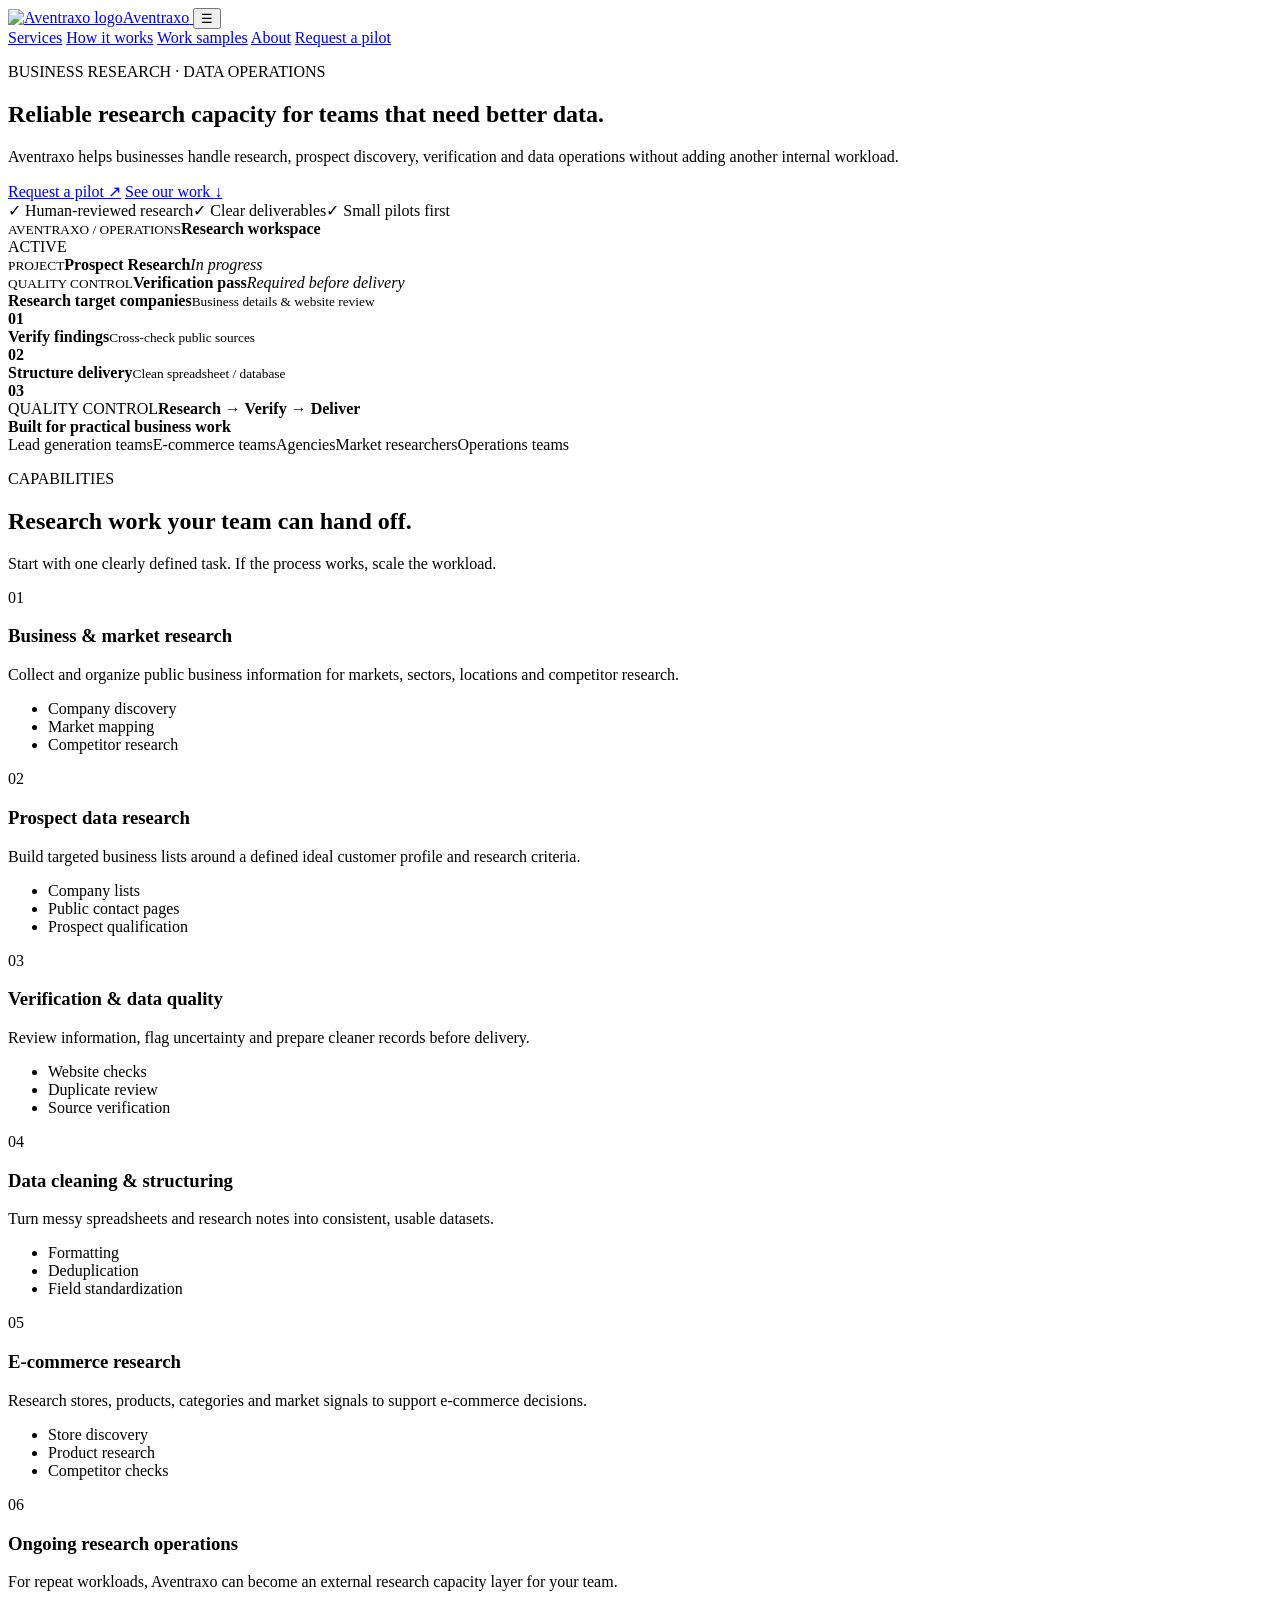
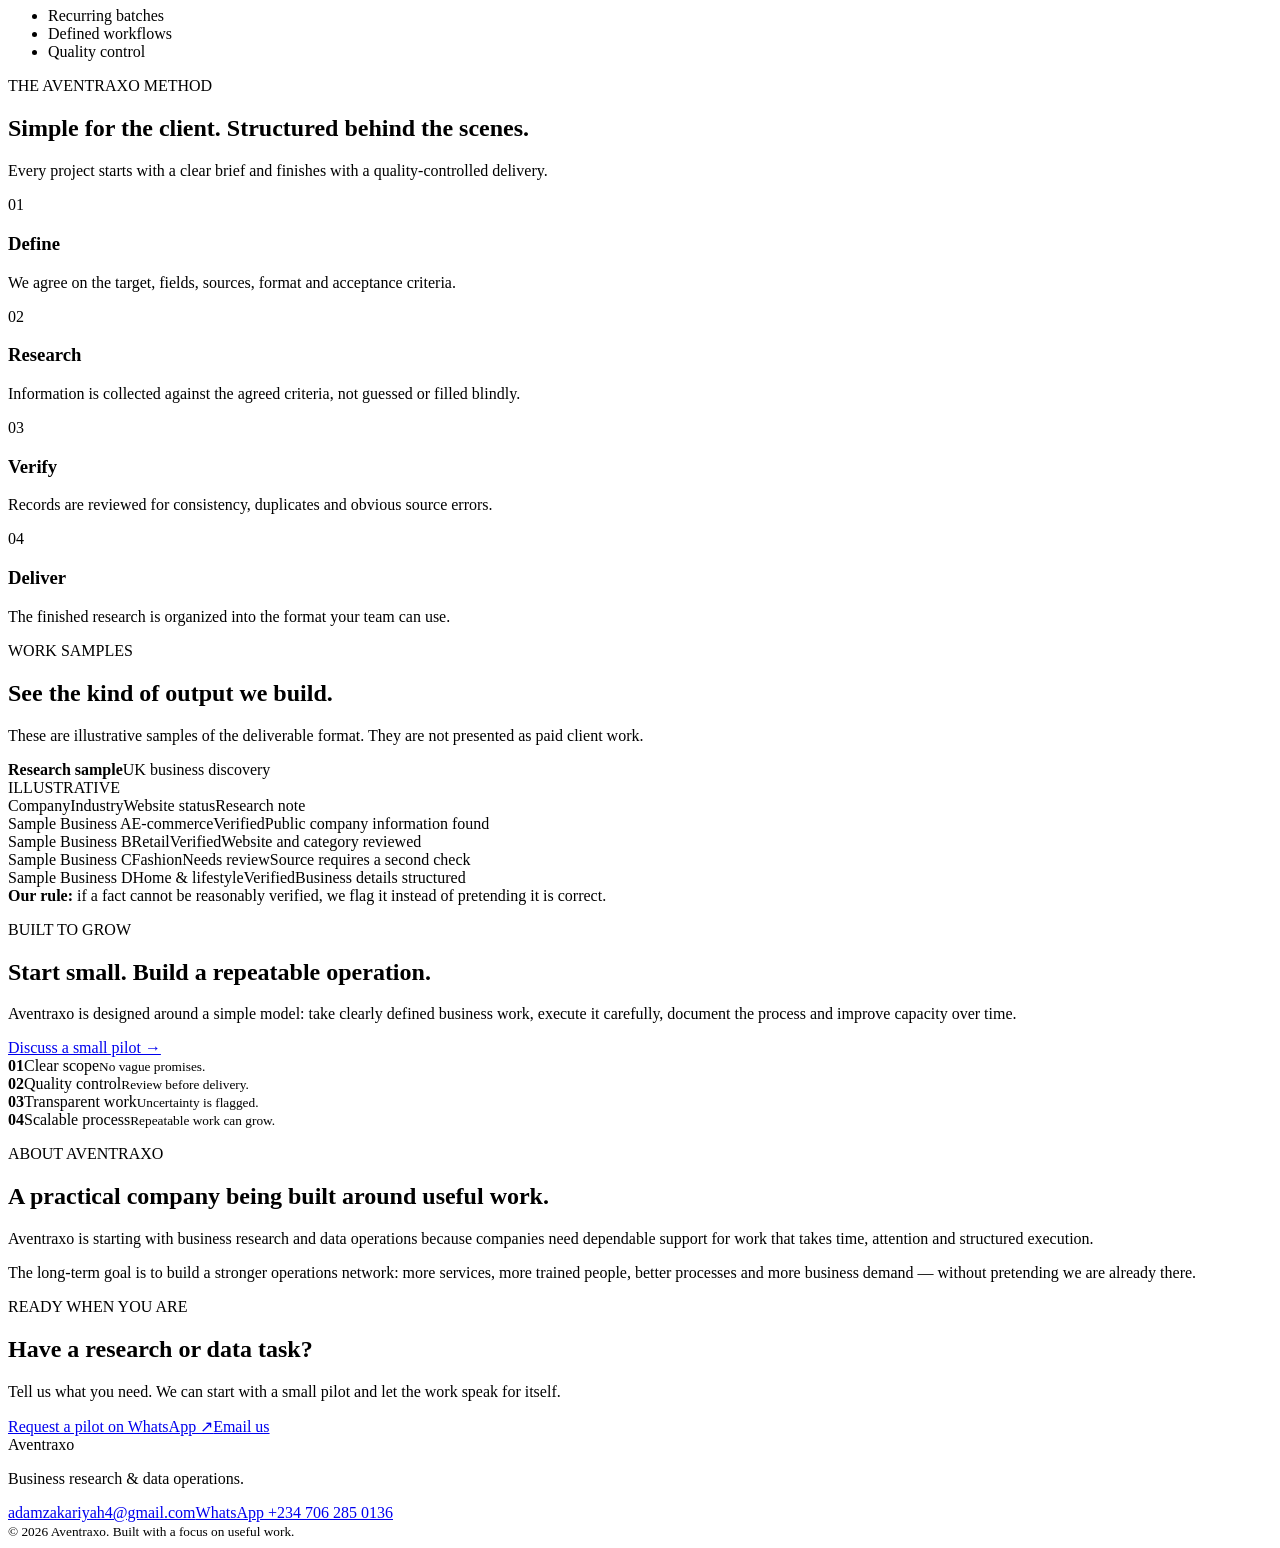
==== index.html @ d15e342d "Add files via upload" ====
<!doctype html>
<html lang="en">
<head>
  <meta charset="utf-8">
  <meta name="viewport" content="width=device-width, initial-scale=1">
  <meta name="description" content="Aventraxo provides business research and data operations support for companies that need reliable research capacity.">
  <title>Aventraxo — Business Research & Data Operations</title>
  <link rel="icon" href="assets/logo.svg">
  <link rel="stylesheet" href="css/style.css">
</head>
<body>
<header class="site-header">
  <a class="brand" href="#top" aria-label="Aventraxo home">
    <img src="assets/logo.svg" alt="Aventraxo logo"><span>Aventraxo</span>
  </a>
  <button class="menu-btn" aria-label="Open menu" aria-expanded="false">☰</button>
  <nav class="nav">
    <a href="#services">Services</a>
    <a href="#process">How it works</a>
    <a href="#work">Work samples</a>
    <a href="#about">About</a>
    <a class="nav-cta" href="https://wa.me/2347062850136?text=Hi%20Zakariyah%2C%20I%20found%20Aventraxo%20and%20I'd%20like%20to%20discuss%20a%20research%2Fdata%20project." target="_blank" rel="noopener">Request a pilot</a>
  </nav>
</header>

<main id="top">
<section class="hero">
  <div class="hero-copy">
    <p class="eyebrow">BUSINESS RESEARCH · DATA OPERATIONS</p>
    <h1>Reliable research capacity for teams that need <span>better data.</span></h1>
    <p class="hero-text">Aventraxo helps businesses handle research, prospect discovery, verification and data operations without adding another internal workload.</p>
    <div class="actions">
      <a class="btn primary" href="https://wa.me/2347062850136?text=Hi%20Zakariyah%2C%20I%20found%20Aventraxo%20and%20I'd%20like%20to%20discuss%20a%20research%2Fdata%20project." target="_blank" rel="noopener">Request a pilot <span>↗</span></a>
      <a class="btn secondary" href="#work">See our work <span>↓</span></a>
    </div>
    <div class="trust-row"><span>✓ Human-reviewed research</span><span>✓ Clear deliverables</span><span>✓ Small pilots first</span></div>
  </div>

  <div class="ops-card">
    <div class="ops-top"><div><small>AVENTRAXO / OPERATIONS</small><strong>Research workspace</strong></div><span class="live"><i></i> ACTIVE</span></div>
    <div class="metrics">
      <div><small>PROJECT</small><b>Prospect Research</b><em>In progress</em></div>
      <div><small>QUALITY CONTROL</small><b>Verification pass</b><em>Required before delivery</em></div>
    </div>
    <div class="task-list">
      <div><span class="dot done"></span><div><b>Research target companies</b><small>Business details & website review</small></div><strong>01</strong></div>
      <div><span class="dot"></span><div><b>Verify findings</b><small>Cross-check public sources</small></div><strong>02</strong></div>
      <div><span class="dot"></span><div><b>Structure delivery</b><small>Clean spreadsheet / database</small></div><strong>03</strong></div>
    </div>
    <div class="ops-foot"><span>QUALITY CONTROL</span><b>Research → Verify → Deliver</b></div>
  </div>
</section>

<section class="strip"><div><b>Built for practical business work</b></div><span>Lead generation teams</span><span>E-commerce teams</span><span>Agencies</span><span>Market researchers</span><span>Operations teams</span></section>

<section id="services" class="section">
  <div class="section-head"><p class="eyebrow">CAPABILITIES</p><h2>Research work your team can hand off.</h2><p>Start with one clearly defined task. If the process works, scale the workload.</p></div>
  <div class="service-grid">
    <article class="service"><span class="num">01</span><h3>Business & market research</h3><p>Collect and organize public business information for markets, sectors, locations and competitor research.</p><ul><li>Company discovery</li><li>Market mapping</li><li>Competitor research</li></ul></article>
    <article class="service"><span class="num">02</span><h3>Prospect data research</h3><p>Build targeted business lists around a defined ideal customer profile and research criteria.</p><ul><li>Company lists</li><li>Public contact pages</li><li>Prospect qualification</li></ul></article>
    <article class="service"><span class="num">03</span><h3>Verification & data quality</h3><p>Review information, flag uncertainty and prepare cleaner records before delivery.</p><ul><li>Website checks</li><li>Duplicate review</li><li>Source verification</li></ul></article>
    <article class="service"><span class="num">04</span><h3>Data cleaning & structuring</h3><p>Turn messy spreadsheets and research notes into consistent, usable datasets.</p><ul><li>Formatting</li><li>Deduplication</li><li>Field standardization</li></ul></article>
    <article class="service"><span class="num">05</span><h3>E-commerce research</h3><p>Research stores, products, categories and market signals to support e-commerce decisions.</p><ul><li>Store discovery</li><li>Product research</li><li>Competitor checks</li></ul></article>
    <article class="service"><span class="num">06</span><h3>Ongoing research operations</h3><p>For repeat workloads, Aventraxo can become an external research capacity layer for your team.</p><ul><li>Recurring batches</li><li>Defined workflows</li><li>Quality control</li></ul></article>
  </div>
</section>

<section id="process" class="dark-section">
  <div class="section-head"><p class="eyebrow">THE AVENTRAXO METHOD</p><h2>Simple for the client. Structured behind the scenes.</h2><p>Every project starts with a clear brief and finishes with a quality-controlled delivery.</p></div>
  <div class="process-grid">
    <div><span>01</span><h3>Define</h3><p>We agree on the target, fields, sources, format and acceptance criteria.</p></div>
    <div><span>02</span><h3>Research</h3><p>Information is collected against the agreed criteria, not guessed or filled blindly.</p></div>
    <div><span>03</span><h3>Verify</h3><p>Records are reviewed for consistency, duplicates and obvious source errors.</p></div>
    <div><span>04</span><h3>Deliver</h3><p>The finished research is organized into the format your team can use.</p></div>
  </div>
</section>

<section id="work" class="section">
  <div class="section-head"><p class="eyebrow">WORK SAMPLES</p><h2>See the kind of output we build.</h2><p>These are illustrative samples of the deliverable format. They are not presented as paid client work.</p></div>
  <div class="sample-shell">
    <div class="sample-toolbar"><div><b>Research sample</b><span>UK business discovery</span></div><span class="badge">ILLUSTRATIVE</span></div>
    <div class="sample-table">
      <div class="tr th"><span>Company</span><span>Industry</span><span>Website status</span><span>Research note</span></div>
      <div class="tr"><span>Sample Business A</span><span>E-commerce</span><span>Verified</span><span>Public company information found</span></div>
      <div class="tr"><span>Sample Business B</span><span>Retail</span><span>Verified</span><span>Website and category reviewed</span></div>
      <div class="tr"><span>Sample Business C</span><span>Fashion</span><span>Needs review</span><span>Source requires a second check</span></div>
      <div class="tr"><span>Sample Business D</span><span>Home & lifestyle</span><span>Verified</span><span>Business details structured</span></div>
    </div>
  </div>
  <div class="sample-note"><b>Our rule:</b> if a fact cannot be reasonably verified, we flag it instead of pretending it is correct.</div>
</section>

<section class="split-section">
  <div><p class="eyebrow">BUILT TO GROW</p><h2>Start small. Build a repeatable operation.</h2><p>Aventraxo is designed around a simple model: take clearly defined business work, execute it carefully, document the process and improve capacity over time.</p><a class="text-link" href="https://wa.me/2347062850136?text=Hi%20Zakariyah%2C%20I'd%20like%20to%20discuss%20a%20small%20pilot%20with%20Aventraxo." target="_blank" rel="noopener">Discuss a small pilot →</a></div>
  <div class="principles"><div><b>01</b><span>Clear scope</span><small>No vague promises.</small></div><div><b>02</b><span>Quality control</span><small>Review before delivery.</small></div><div><b>03</b><span>Transparent work</span><small>Uncertainty is flagged.</small></div><div><b>04</b><span>Scalable process</span><small>Repeatable work can grow.</small></div></div>
</section>

<section id="about" class="about">
  <div><p class="eyebrow">ABOUT AVENTRAXO</p><h2>A practical company being built around useful work.</h2></div>
  <div><p>Aventraxo is starting with business research and data operations because companies need dependable support for work that takes time, attention and structured execution.</p><p>The long-term goal is to build a stronger operations network: more services, more trained people, better processes and more business demand — without pretending we are already there.</p></div>
</section>

<section class="cta">
  <p class="eyebrow">READY WHEN YOU ARE</p><h2>Have a research or data task?</h2><p>Tell us what you need. We can start with a small pilot and let the work speak for itself.</p>
  <div class="actions"><a class="btn primary" href="https://wa.me/2347062850136?text=Hi%20Zakariyah%2C%20I%20found%20Aventraxo%20and%20I'd%20like%20to%20discuss%20a%20research%2Fdata%20project." target="_blank" rel="noopener">Request a pilot on WhatsApp ↗</a><a class="btn secondary" href="mailto:adamzakariyah4@gmail.com?subject=Aventraxo%20pilot%20request">Email us</a></div>
</section>
</main>

<footer><div class="brand"><img src="assets/logo.svg" alt=""><span>Aventraxo</span></div><p>Business research & data operations.</p><div><a href="mailto:adamzakariyah4@gmail.com">adamzakariyah4@gmail.com</a><a href="https://wa.me/2347062850136" target="_blank" rel="noopener">WhatsApp +234 706 285 0136</a></div><small>© 2026 Aventraxo. Built with a focus on useful work.</small></footer>
<script src="js/main.js"></script>
</body>
</html>
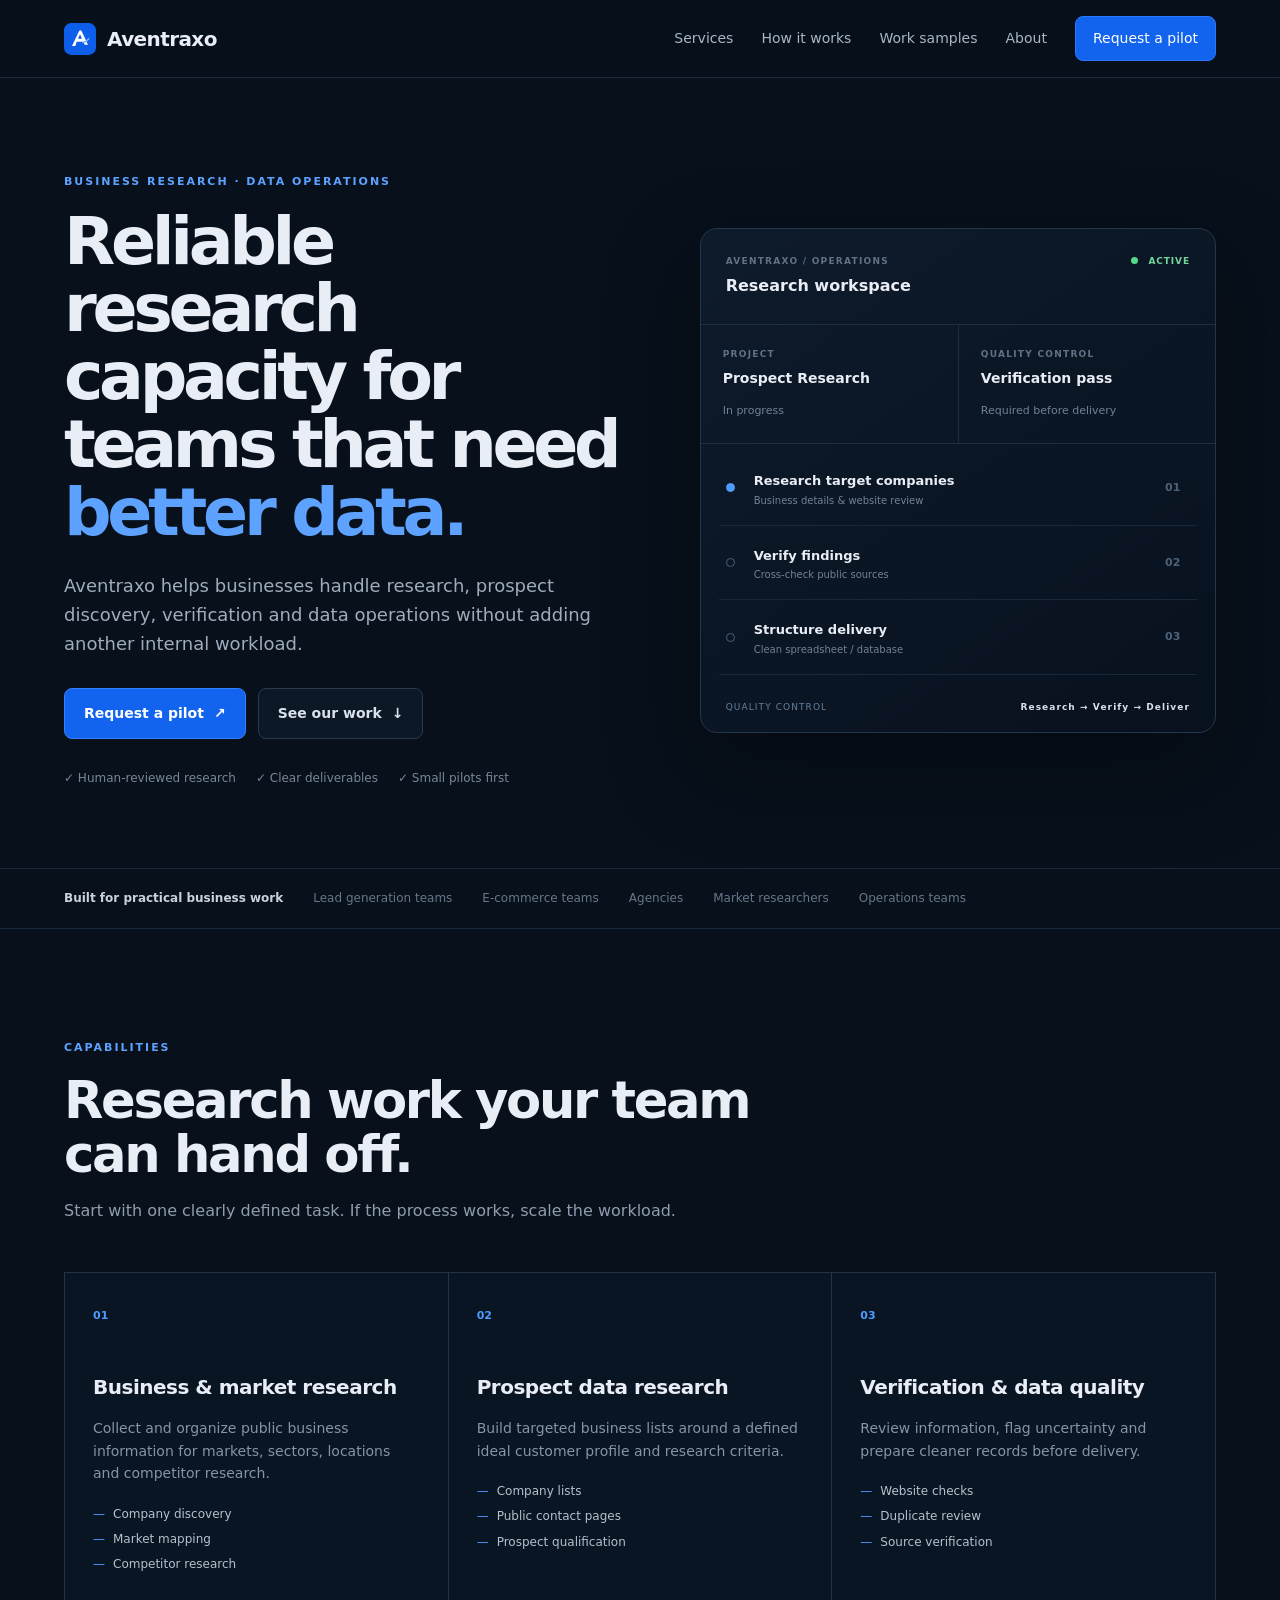
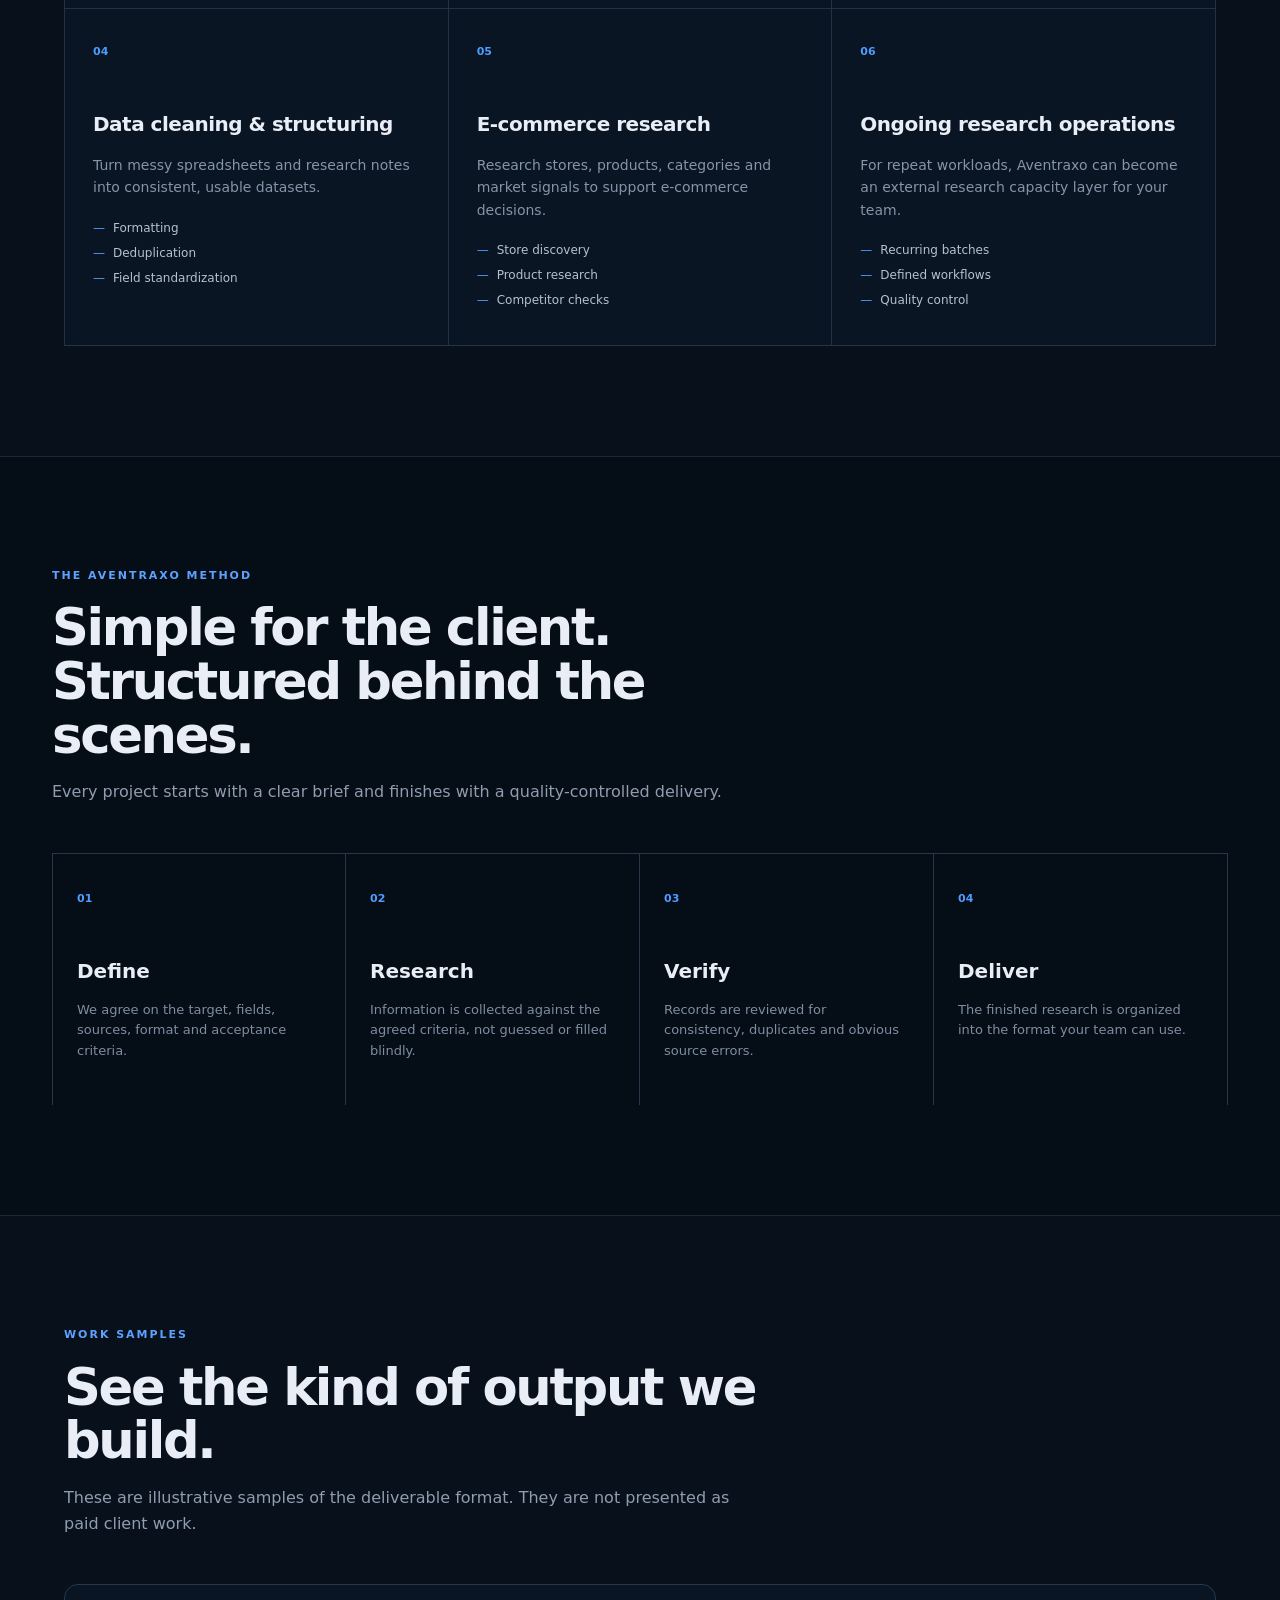
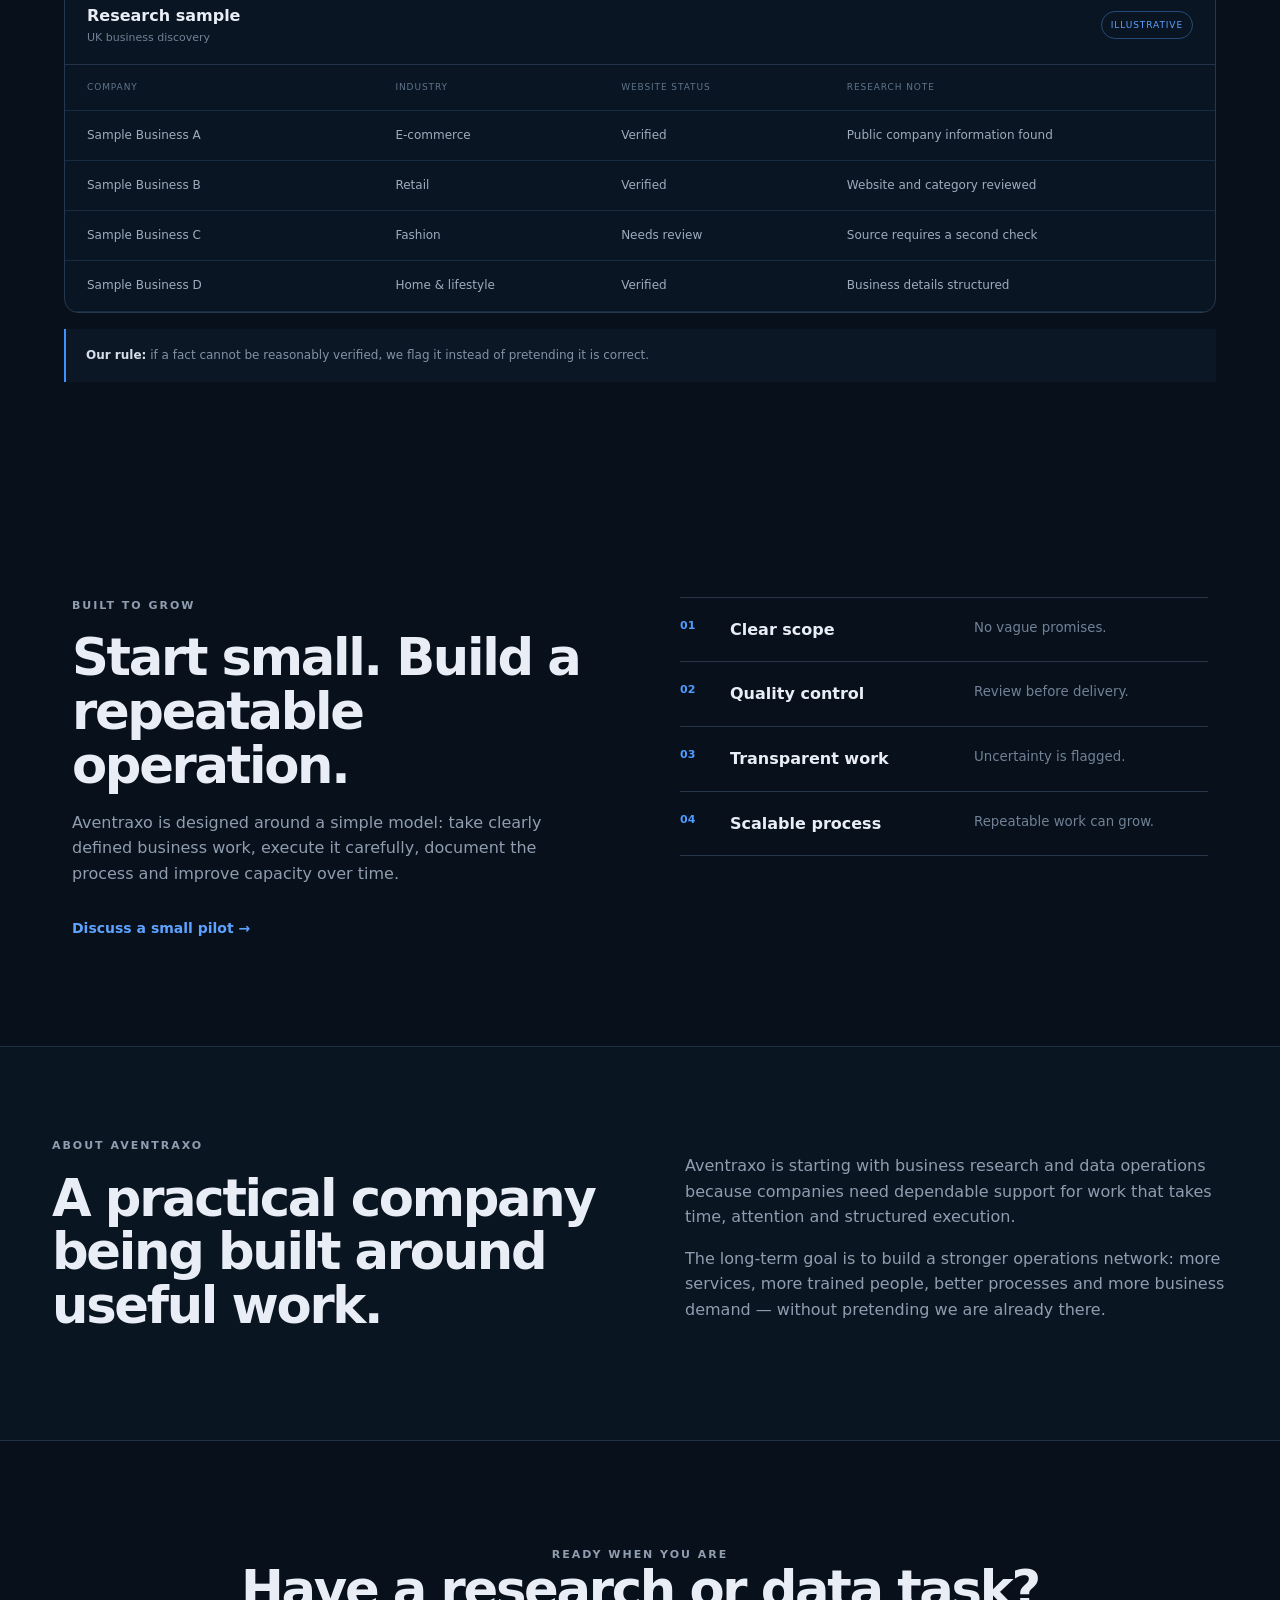
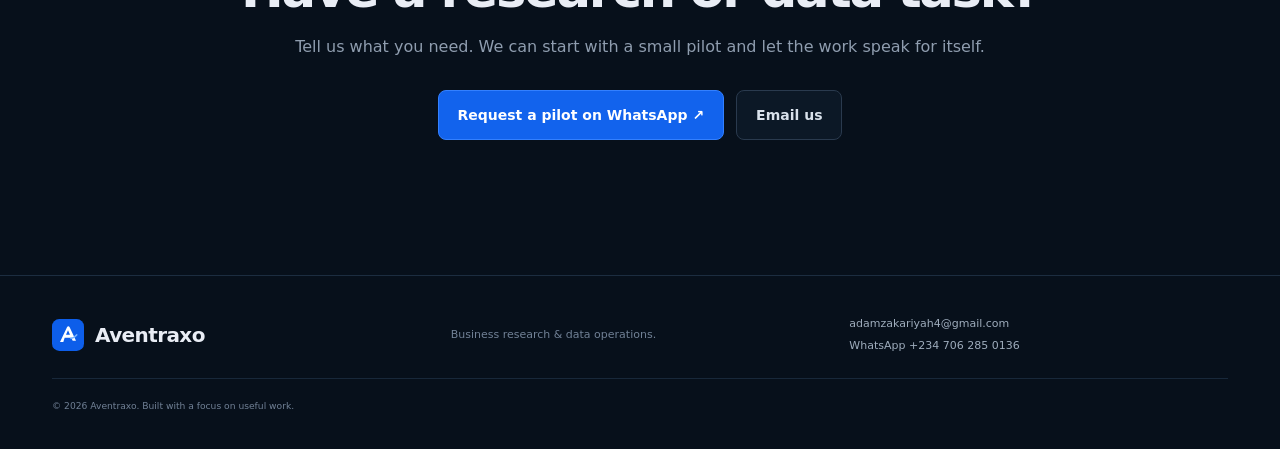
==== commit b9c25033: "Add Google site verification meta tag" ====
--- a/index.html
+++ b/index.html
@@ -4,6 +4,7 @@
   <meta charset="utf-8">
   <meta name="viewport" content="width=device-width, initial-scale=1">
   <meta name="description" content="Aventraxo provides business research and data operations support for companies that need reliable research capacity.">
+  <meta name="google-site-verification" content="J4YhLeWQSmtbbZB7xUTmbg1VgOXmPwY0dJsoXUcMdL8" />
   <title>Aventraxo — Business Research & Data Operations</title>
   <link rel="icon" href="assets/logo.svg">
   <link rel="stylesheet" href="css/style.css">
@@ -109,4 +110,4 @@
 <footer><div class="brand"><img src="assets/logo.svg" alt=""><span>Aventraxo</span></div><p>Business research & data operations.</p><div><a href="mailto:adamzakariyah4@gmail.com">adamzakariyah4@gmail.com</a><a href="https://wa.me/2347062850136" target="_blank" rel="noopener">WhatsApp +234 706 285 0136</a></div><small>© 2026 Aventraxo. Built with a focus on useful work.</small></footer>
 <script src="js/main.js"></script>
 </body>
-</html>+</html>
--- a/css/style.css
+++ b/css/style.css
@@ -0,0 +1 @@
+*{box-sizing:border-box}html{scroll-behavior:smooth}body{margin:0;font-family:Inter,ui-sans-serif,system-ui,-apple-system,BlinkMacSystemFont,"Segoe UI",sans-serif;color:#e9edf5;background:#07101b;line-height:1.6}a{color:inherit;text-decoration:none}.site-header{position:sticky;top:0;z-index:20;height:78px;padding:0 clamp(20px,5vw,72px);display:flex;align-items:center;justify-content:space-between;background:rgba(7,16,27,.88);backdrop-filter:blur(18px);border-bottom:1px solid #1a2a3c}.brand{display:flex;align-items:center;gap:11px;font-weight:800;letter-spacing:-.03em;font-size:20px}.brand img{width:32px;height:32px}.nav{display:flex;align-items:center;gap:28px;font-size:14px;color:#aab6c6}.nav a:hover{color:#fff}.nav-cta{padding:10px 17px;border:1px solid #2b78ff;border-radius:8px;color:#fff!important;background:#1263ed}.menu-btn{display:none;background:none;border:0;color:#fff;font-size:25px}.hero{max-width:1320px;margin:auto;min-height:650px;padding:95px clamp(20px,5vw,72px) 80px;display:grid;grid-template-columns:1.05fr .95fr;gap:65px;align-items:center}.eyebrow{font-size:11px;letter-spacing:.18em;color:#5da2ff;font-weight:800;margin:0 0 17px}.hero h1{font-size:clamp(43px,5.2vw,76px);line-height:1.02;letter-spacing:-.065em;margin:0 0 25px;max-width:760px}.hero h1 span{color:#5da2ff}.hero-text{font-size:18px;color:#9eacbd;max-width:650px}.actions{display:flex;gap:12px;flex-wrap:wrap;margin:30px 0}.btn{display:inline-flex;align-items:center;justify-content:center;gap:10px;padding:13px 19px;border-radius:8px;font-weight:750;font-size:14px}.primary{background:#1263ed;border:1px solid #3380ff;color:#fff}.secondary{border:1px solid #2a3a4e;background:#0c1826;color:#d9e1eb}.trust-row{display:flex;gap:20px;flex-wrap:wrap;color:#77879a;font-size:12px}.ops-card{border:1px solid #24364b;border-radius:17px;background:linear-gradient(145deg,#0e1b2b,#08111e);box-shadow:0 35px 90px rgba(0,0,0,.35);overflow:hidden}.ops-top{padding:25px;display:flex;justify-content:space-between;border-bottom:1px solid #1d2e41}.ops-top small,.metrics small{display:block;color:#607286;font-size:9px;letter-spacing:.14em;font-weight:800}.ops-top strong{display:block;margin-top:5px;font-size:16px}.live{font-size:9px;color:#73d69b;letter-spacing:.1em;font-weight:800}.live i{display:inline-block;width:7px;height:7px;border-radius:50%;background:#56d78a;margin-right:6px}.metrics{display:grid;grid-template-columns:1fr 1fr;border-bottom:1px solid #1d2e41}.metrics>div{padding:22px}.metrics>div+div{border-left:1px solid #1d2e41}.metrics b{display:block;font-size:14px;margin:6px 0}.metrics em{font-size:11px;color:#6f8298;font-style:normal}.task-list{padding:7px 18px}.task-list>div{display:grid;grid-template-columns:18px 1fr 25px;gap:10px;align-items:center;padding:16px 7px;border-bottom:1px solid #17283a}.task-list b{font-size:13px}.task-list small{display:block;color:#718197;font-size:10px}.task-list strong{color:#4d6279;font-size:11px}.dot{width:9px;height:9px;border:1px solid #44617e;border-radius:50%}.dot.done{background:#4f9cff;border-color:#4f9cff}.ops-foot{padding:18px 25px;display:flex;justify-content:space-between;color:#66809e;font-size:9px;letter-spacing:.12em}.ops-foot b{color:#d7e0eb}.strip{max-width:1320px;margin:auto;border-top:1px solid #18293b;border-bottom:1px solid #18293b;padding:20px clamp(20px,5vw,72px);display:flex;gap:30px;flex-wrap:wrap;align-items:center;color:#66778b;font-size:12px}.strip b{color:#c9d3df}.section{max-width:1320px;margin:auto;padding:110px clamp(20px,5vw,72px)}.section-head{max-width:760px;margin-bottom:48px}.section-head h2,.split-section h2,.about h2,.cta h2{font-size:clamp(32px,4vw,54px);line-height:1.05;letter-spacing:-.045em;margin:0 0 17px}.section-head p:not(.eyebrow),.split-section p,.about p,.cta p{color:#8f9daf;max-width:700px}.service-grid{display:grid;grid-template-columns:repeat(3,1fr);border-top:1px solid #213247;border-left:1px solid #213247}.service{min-height:310px;padding:28px;border-right:1px solid #213247;border-bottom:1px solid #213247;background:#091522}.service:hover{background:#0c1b2b}.num{color:#4e9cff;font-size:11px;font-weight:800}.service h3{font-size:20px;letter-spacing:-.025em;margin:45px 0 10px}.service p{color:#8594a7;font-size:14px}.service ul{padding:0;margin:20px 0 0;list-style:none;color:#b5c1ce;font-size:12px}.service li{margin:6px 0}.service li:before{content:"—";color:#4e9cff;margin-right:8px}.dark-section{background:#050d16;border-top:1px solid #1a293a;border-bottom:1px solid #1a293a;padding:110px max(20px,calc((100vw - 1176px)/2))}.process-grid{display:grid;grid-template-columns:repeat(4,1fr);border-top:1px solid #26374b}.process-grid>div{padding:30px 24px;border-right:1px solid #26374b}.process-grid>div:first-child{border-left:1px solid #26374b}.process-grid span{font-size:11px;color:#4e9cff;font-weight:800}.process-grid h3{font-size:20px;margin:45px 0 10px}.process-grid p{color:#7e8ea1;font-size:13px}.sample-shell{border:1px solid #26384d;border-radius:14px;overflow:hidden;background:#091522}.sample-toolbar{padding:18px 22px;display:flex;justify-content:space-between;align-items:center;border-bottom:1px solid #223348}.sample-toolbar b{display:block}.sample-toolbar span:not(.badge){display:block;color:#718196;font-size:11px}.badge{font-size:9px;letter-spacing:.1em;color:#5da2ff;border:1px solid #244b78;padding:6px 9px;border-radius:20px}.sample-table{overflow-x:auto}.tr{min-width:720px;display:grid;grid-template-columns:1.3fr 1fr 1fr 1.6fr;padding:15px 22px;border-bottom:1px solid #192b3f;font-size:12px;color:#9eacbc}.tr span+span{padding-left:15px}.tr.th{color:#60748b;font-size:9px;letter-spacing:.1em;text-transform:uppercase}.sample-note{margin-top:16px;padding:17px 20px;border-left:2px solid #3e91ff;background:#0b1724;color:#8292a6;font-size:12px}.sample-note b{color:#d4dde8}.split-section{max-width:1176px;margin:auto;padding:105px 20px;display:grid;grid-template-columns:1fr 1fr;gap:80px}.text-link{display:inline-block;margin-top:15px;color:#5da2ff;font-weight:750;font-size:14px}.principles{border-top:1px solid #25364a}.principles>div{display:grid;grid-template-columns:40px 1fr 1fr;gap:10px;padding:19px 0;border-bottom:1px solid #25364a}.principles b{color:#4e9cff;font-size:11px}.principles span{font-weight:700}.principles small{color:#718196}.about{padding:90px max(20px,calc((100vw - 1176px)/2));display:grid;grid-template-columns:1fr 1fr;gap:90px;background:#0a1522;border-top:1px solid #1d2e41}.cta{padding:105px 20px;text-align:center;border-top:1px solid #213247}.cta p{margin:0 auto}.cta .actions{justify-content:center}footer{border-top:1px solid #1c2d40;padding:35px max(20px,calc((100vw - 1176px)/2));display:grid;grid-template-columns:1fr 1fr 1fr;gap:20px;align-items:center;color:#718196;font-size:11px}footer .brand{color:#e9edf5}footer a{display:block;margin:4px 0;color:#9eacbc}footer small{grid-column:1/-1;border-top:1px solid #18283a;padding-top:20px}@media(max-width:900px){.nav{gap:16px}.hero{grid-template-columns:1fr;gap:45px}.service-grid{grid-template-columns:repeat(2,1fr)}.process-grid{grid-template-columns:repeat(2,1fr)}.split-section,.about{grid-template-columns:1fr;gap:45px}footer{grid-template-columns:1fr 1fr}}@media(max-width:700px){.site-header{height:68px}.menu-btn{display:block}.nav{display:none;position:absolute;top:68px;left:0;right:0;padding:15px 20px 20px;background:#08121f;border-bottom:1px solid #203147;flex-direction:column;align-items:stretch}.nav.open{display:flex}.nav a{padding:12px}.nav-cta{text-align:center}.hero{padding-top:65px;min-height:auto}.hero h1{font-size:43px}.hero-text{font-size:16px}.trust-row{gap:10px;display:grid}.ops-card{border-radius:12px}.metrics{grid-template-columns:1fr}.metrics>div+div{border-left:0;border-top:1px solid #1d2e41}.ops-foot{display:block}.ops-foot b{display:block;margin-top:6px}.strip{gap:12px}.strip span{display:none}.section,.dark-section{padding-top:75px;padding-bottom:75px}.service-grid{grid-template-columns:1fr}.service{min-height:0;padding:25px}.service h3{margin-top:30px}.process-grid{grid-template-columns:1fr}.process-grid>div{border-left:1px solid #26374b}.principles>div{grid-template-columns:32px 1fr}.principles small{grid-column:2}.about{padding-top:75px;padding-bottom:75px}.cta{padding:75px 20px}footer{grid-template-columns:1fr;gap:12px}footer small{grid-column:auto}.btn{width:100%}.sample-toolbar{align-items:flex-start;gap:10px}.hero .actions{margin-bottom:20px}}@media(max-width:380px){.hero h1{font-size:37px}.brand span{font-size:18px}.ops-top{padding:19px}.task-list{padding:5px 10px}.section-head h2,.split-section h2,.about h2,.cta h2{font-size:34px}}
